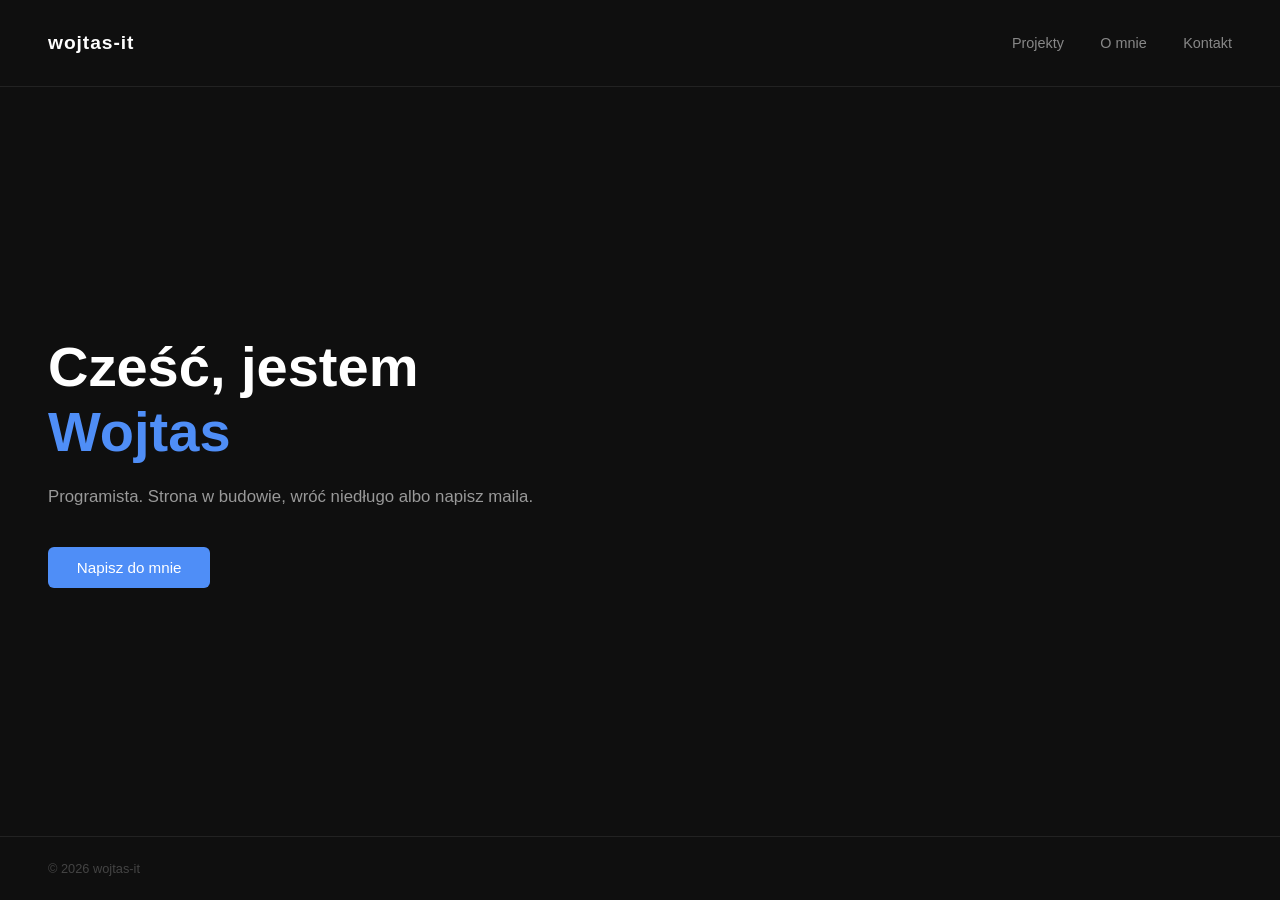
==== index.html @ 7c4a3e3d "Initial commit" ====
<!DOCTYPE html>
<html lang="pl">
<head>
  <meta charset="UTF-8">
  <meta name="viewport" content="width=device-width, initial-scale=1.0">
  <title>Wojtas IT</title>
  <style>
    * {
      margin: 0;
      padding: 0;
      box-sizing: border-box;
    }

    body {
      font-family: 'Segoe UI', sans-serif;
      background: #0f0f0f;
      color: #e0e0e0;
      min-height: 100vh;
      display: flex;
      flex-direction: column;
    }

    header {
      padding: 2rem 3rem;
      display: flex;
      justify-content: space-between;
      align-items: center;
      border-bottom: 1px solid #222;
    }

    header .logo {
      font-size: 1.2rem;
      font-weight: 600;
      letter-spacing: 0.05em;
      color: #fff;
    }

    header nav a {
      color: #888;
      text-decoration: none;
      margin-left: 2rem;
      font-size: 0.9rem;
      transition: color 0.2s;
    }

    header nav a:hover {
      color: #fff;
    }

    main {
      flex: 1;
      display: flex;
      align-items: center;
      padding: 4rem 3rem;
      max-width: 860px;
    }

    .hero h1 {
      font-size: clamp(2.2rem, 5vw, 3.5rem);
      font-weight: 700;
      line-height: 1.15;
      color: #fff;
      margin-bottom: 1.2rem;
    }

    .hero h1 span {
      color: #4f8ef7;
    }

    .hero p {
      font-size: 1.05rem;
      color: #999;
      line-height: 1.7;
      max-width: 520px;
      margin-bottom: 2.2rem;
    }

    .hero .cta {
      display: inline-block;
      padding: 0.75rem 1.8rem;
      background: #4f8ef7;
      color: #fff;
      text-decoration: none;
      border-radius: 6px;
      font-size: 0.95rem;
      font-weight: 500;
      transition: background 0.2s;
    }

    .hero .cta:hover {
      background: #3a7be0;
    }

    footer {
      padding: 1.5rem 3rem;
      border-top: 1px solid #222;
      font-size: 0.8rem;
      color: #444;
    }
  </style>
</head>
<body>

  <header>
    <span class="logo">wojtas-it</span>
    <nav>
      <a href="#">Projekty</a>
      <a href="#">O mnie</a>
      <a href="#">Kontakt</a>
    </nav>
  </header>

  <main>
    <div class="hero">
      <h1>Cześć, jestem<br><span>Wojtas</span></h1>
      <p>Programista. Strona w budowie, wróć niedługo albo napisz maila.</p>
      <a href="mailto:filipiflap@gmail.com" class="cta">Napisz do mnie</a>
    </div>
  </main>

  <footer>
    &copy; 2026 wojtas-it
  </footer>

</body>
</html>
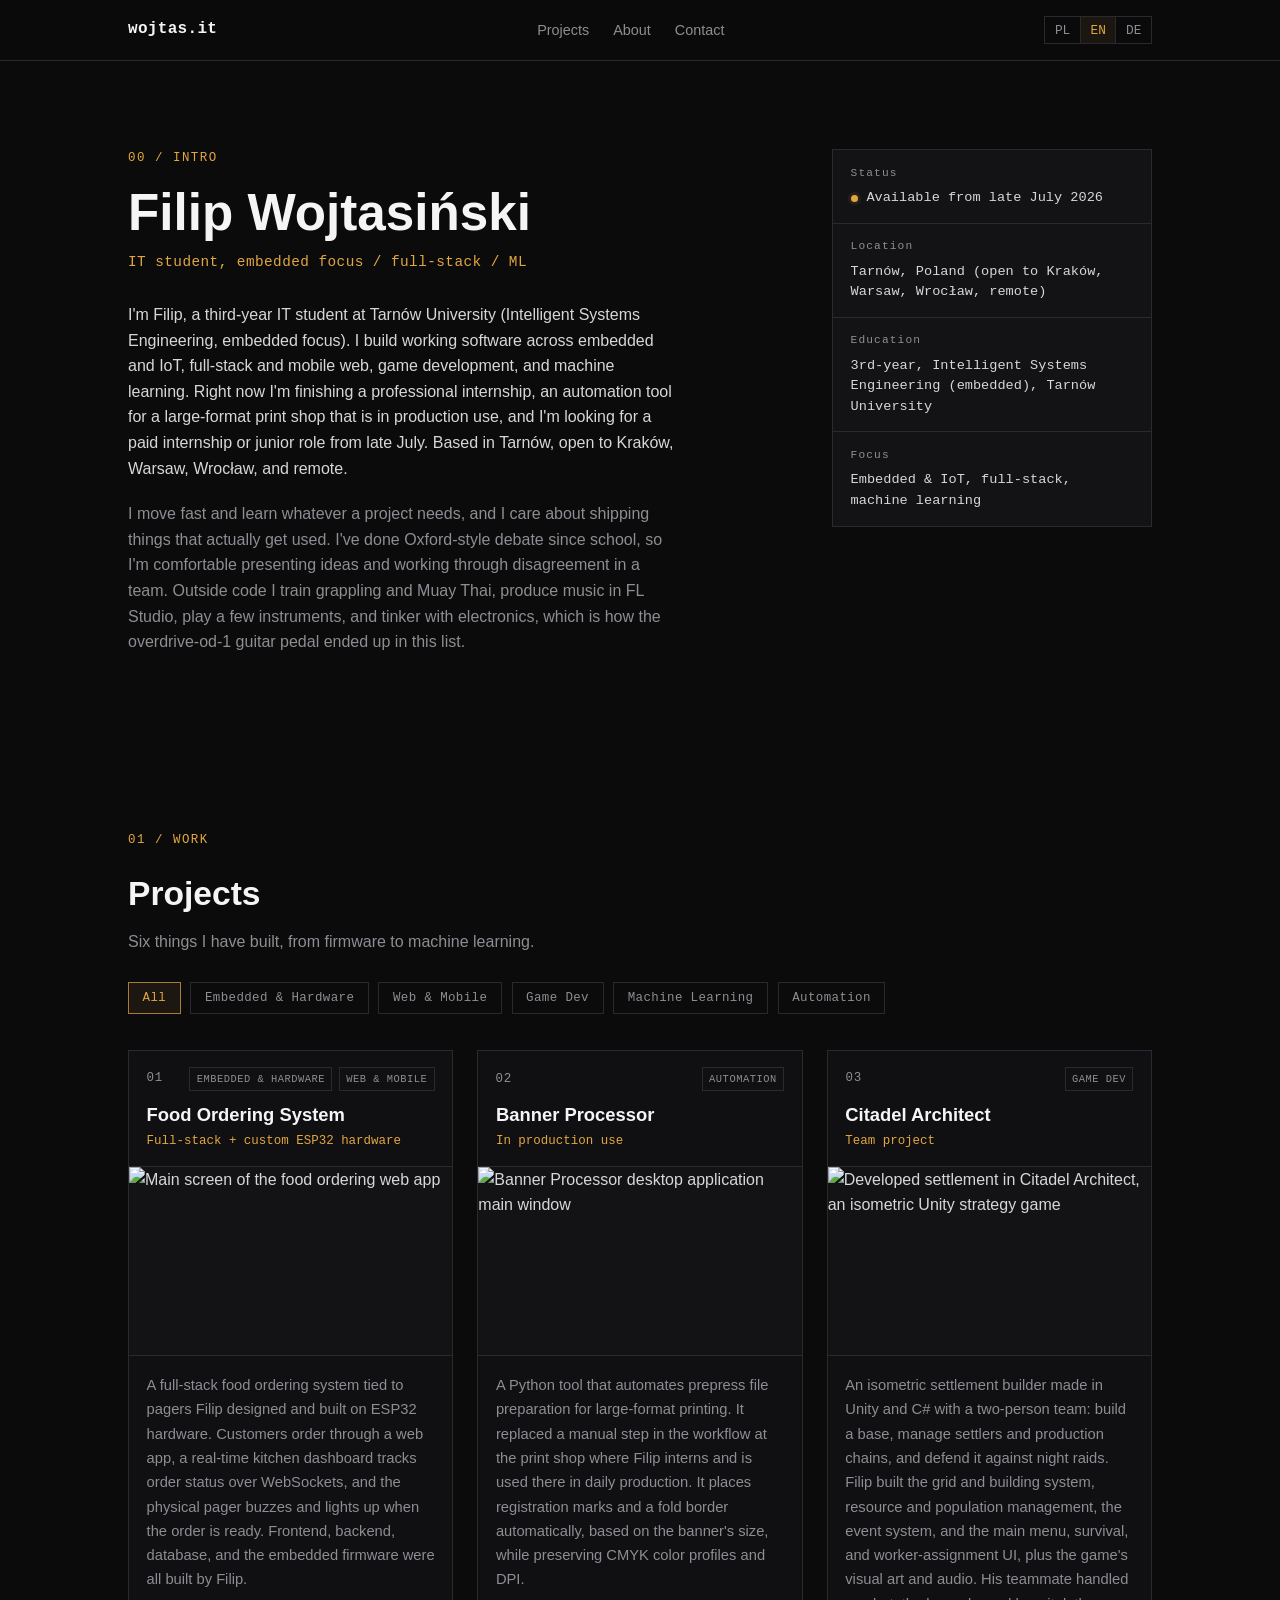
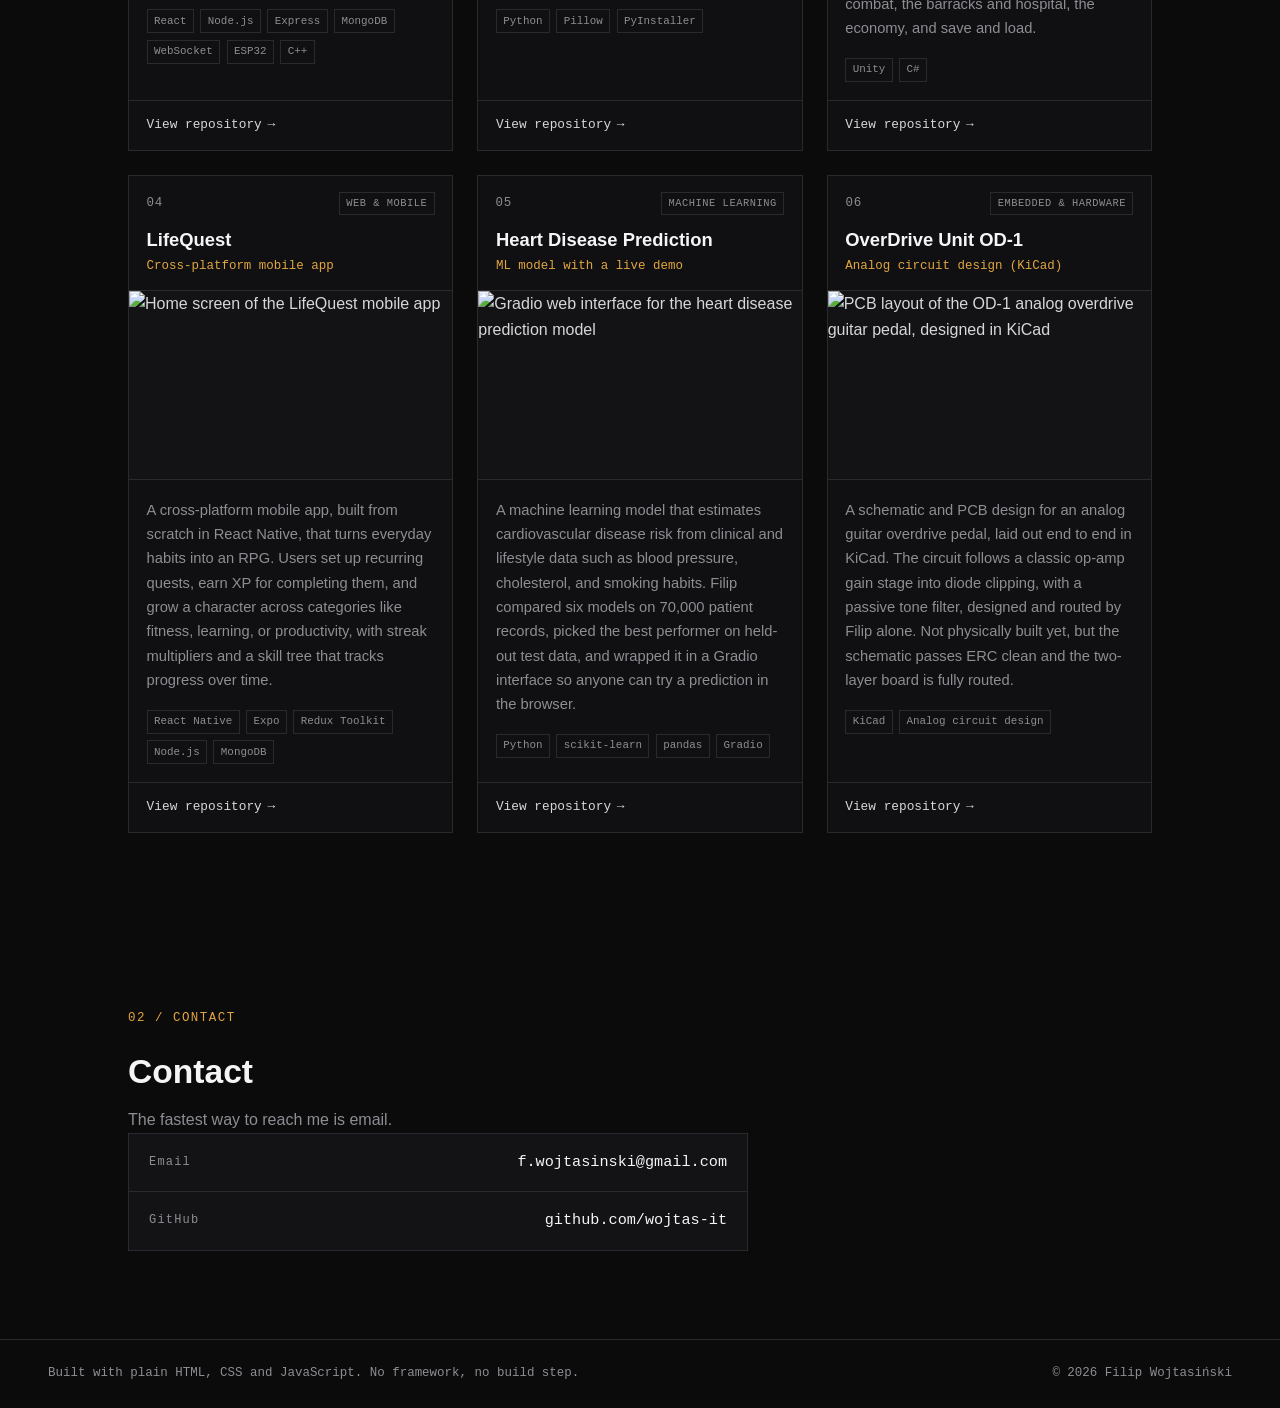
==== commit bd4bbe3a: "Build portfolio site: intro, filterable project grid, contact Replaces the placeholder landing page " ====
--- a/index.html
+++ b/index.html
@@ -1,126 +1,94 @@
 <!DOCTYPE html>
-<html lang="pl">
+<html lang="en">
 <head>
-  <meta charset="UTF-8">
-  <meta name="viewport" content="width=device-width, initial-scale=1.0">
-  <title>Wojtas IT</title>
-  <style>
-    * {
-      margin: 0;
-      padding: 0;
-      box-sizing: border-box;
-    }
-
-    body {
-      font-family: 'Segoe UI', sans-serif;
-      background: #0f0f0f;
-      color: #e0e0e0;
-      min-height: 100vh;
-      display: flex;
-      flex-direction: column;
-    }
-
-    header {
-      padding: 2rem 3rem;
-      display: flex;
-      justify-content: space-between;
-      align-items: center;
-      border-bottom: 1px solid #222;
-    }
-
-    header .logo {
-      font-size: 1.2rem;
-      font-weight: 600;
-      letter-spacing: 0.05em;
-      color: #fff;
-    }
-
-    header nav a {
-      color: #888;
-      text-decoration: none;
-      margin-left: 2rem;
-      font-size: 0.9rem;
-      transition: color 0.2s;
-    }
-
-    header nav a:hover {
-      color: #fff;
-    }
-
-    main {
-      flex: 1;
-      display: flex;
-      align-items: center;
-      padding: 4rem 3rem;
-      max-width: 860px;
-    }
-
-    .hero h1 {
-      font-size: clamp(2.2rem, 5vw, 3.5rem);
-      font-weight: 700;
-      line-height: 1.15;
-      color: #fff;
-      margin-bottom: 1.2rem;
-    }
-
-    .hero h1 span {
-      color: #4f8ef7;
-    }
-
-    .hero p {
-      font-size: 1.05rem;
-      color: #999;
-      line-height: 1.7;
-      max-width: 520px;
-      margin-bottom: 2.2rem;
-    }
-
-    .hero .cta {
-      display: inline-block;
-      padding: 0.75rem 1.8rem;
-      background: #4f8ef7;
-      color: #fff;
-      text-decoration: none;
-      border-radius: 6px;
-      font-size: 0.95rem;
-      font-weight: 500;
-      transition: background 0.2s;
-    }
-
-    .hero .cta:hover {
-      background: #3a7be0;
-    }
-
-    footer {
-      padding: 1.5rem 3rem;
-      border-top: 1px solid #222;
-      font-size: 0.8rem;
-      color: #444;
-    }
-  </style>
+<meta charset="UTF-8">
+<meta name="viewport" content="width=device-width, initial-scale=1.0">
+<meta name="theme-color" content="#0b0b0c">
+<title>Filip Wojtasiński - Portfolio</title>
+<meta name="description" content="Portfolio of Filip Wojtasiński: embedded and IoT, full-stack and mobile web, game development, and machine learning projects.">
+<link rel="icon" href="data:image/svg+xml,%3Csvg xmlns='http://www.w3.org/2000/svg' viewBox='0 0 32 32'%3E%3Crect width='32' height='32' fill='%230b0b0c'/%3E%3Crect x='14' y='4' width='4' height='9' fill='%23e2a640'/%3E%3Crect x='14' y='19' width='4' height='9' fill='%23e2a640'/%3E%3Crect x='4' y='14' width='9' height='4' fill='%23e2a640'/%3E%3Crect x='19' y='14' width='9' height='4' fill='%23e2a640'/%3E%3C/svg%3E">
+<link rel="stylesheet" href="css/style.css">
 </head>
 <body>
+<a class="skip-link" href="#main" data-i18n="skipLink">Skip to main content</a>
 
-  <header>
-    <span class="logo">wojtas-it</span>
-    <nav>
-      <a href="#">Projekty</a>
-      <a href="#">O mnie</a>
-      <a href="#">Kontakt</a>
+<header class="site-header">
+  <div class="header-inner">
+    <a class="brand mono" href="#top" data-i18n="brand">wojtas.it</a>
+    <nav class="site-nav" aria-label="Primary">
+      <a href="#projects" data-i18n="navProjects">Projects</a>
+      <a href="#about" data-i18n="navAbout">About</a>
+      <a href="#contact" data-i18n="navContact">Contact</a>
     </nav>
-  </header>
+    <div class="lang-switch mono" id="lang-switch" role="group" data-i18n-attr-label="langSwitcherLabel" aria-label="Language">
+      <button type="button" data-lang-btn="pl">PL</button>
+      <button type="button" data-lang-btn="en">EN</button>
+      <button type="button" data-lang-btn="de">DE</button>
+    </div>
+  </div>
+</header>
 
-  <main>
-    <div class="hero">
-      <h1>Cześć, jestem<br><span>Wojtas</span></h1>
-      <p>Programista. Strona w budowie, wróć niedługo albo napisz maila.</p>
-      <a href="mailto:filipiflap@gmail.com" class="cta">Napisz do mnie</a>
+<main id="main">
+
+  <section id="about" class="intro-section" aria-labelledby="intro-heading">
+    <div class="intro-grid">
+      <div class="intro-main">
+        <p class="index-label mono">00 / INTRO</p>
+        <h1 id="intro-heading" data-field="heroName">Filip Wojtasiński</h1>
+        <p class="hero-role mono" data-i18n="heroRole"></p>
+        <p class="intro-text" data-field="intro"></p>
+        <p class="about-text" data-field="about"></p>
+      </div>
+      <aside class="facts-panel mono" aria-label="Quick facts">
+        <dl>
+          <div class="facts-row">
+            <dt data-i18n="factsLabelStatus"></dt>
+            <dd data-i18n="factsValueStatus" class="facts-status"></dd>
+          </div>
+          <div class="facts-row">
+            <dt data-i18n="factsLabelLocation"></dt>
+            <dd data-i18n="factsValueLocation"></dd>
+          </div>
+          <div class="facts-row">
+            <dt data-i18n="factsLabelEducation"></dt>
+            <dd data-i18n="factsValueEducation"></dd>
+          </div>
+          <div class="facts-row">
+            <dt data-i18n="factsLabelFocus"></dt>
+            <dd data-i18n="factsValueFocus"></dd>
+          </div>
+        </dl>
+      </aside>
     </div>
-  </main>
+  </section>
 
-  <footer>
-    &copy; 2026 wojtas-it
-  </footer>
+  <section id="projects" class="projects-section" aria-labelledby="projects-heading">
+    <div class="section-heading">
+      <p class="index-label mono">01 / WORK</p>
+      <h2 id="projects-heading" data-i18n="projectsHeading"></h2>
+      <p class="section-sub" data-i18n="projectsSub"></p>
+    </div>
+    <div class="filters mono" id="filters" role="group" aria-label="Filter projects by category"></div>
+    <div class="projects-grid" id="projects-grid"></div>
+  </section>
 
+  <section id="contact" class="contact-section" aria-labelledby="contact-heading">
+    <div class="section-heading">
+      <p class="index-label mono">02 / CONTACT</p>
+      <h2 id="contact-heading" data-i18n="contactHeading"></h2>
+      <p class="section-sub" data-i18n="contactSub"></p>
+    </div>
+    <dl class="contact-panel mono" id="contact-panel"></dl>
+  </section>
+
+</main>
+
+<footer class="site-footer">
+  <p class="mono footer-note" data-i18n="footerNote"></p>
+  <p class="mono footer-copy">&copy; 2026 Filip Wojtasiński</p>
+</footer>
+
+<script src="content.js"></script>
+<script src="js/main.js"></script>
 </body>
 </html>
--- a/css/style.css
+++ b/css/style.css
@@ -0,0 +1,479 @@
+/* ===== Design tokens ===== */
+:root {
+  --bg: #0b0b0c;
+  --bg-raised: #131316;
+  --bg-card: #101012;
+  --border: #2a2a2e;
+  --border-strong: #47474d;
+  --text: #d7d7da;
+  --text-dim: #8d8d93;
+  --text-bright: #f5f5f6;
+  --accent: #e2a640;
+  --accent-dim: #a97b34;
+  --accent-bg: rgba(226, 166, 64, 0.08);
+  --mono: 'JetBrains Mono', 'IBM Plex Mono', ui-monospace, SFMono-Regular, Menlo, Consolas, 'Liberation Mono', monospace;
+  --sans: -apple-system, BlinkMacSystemFont, 'Segoe UI', Roboto, Helvetica, Arial, sans-serif;
+  --max-width: 1120px;
+  --gutter: clamp(1.25rem, 4vw, 3rem);
+}
+
+/* ===== Reset ===== */
+* { margin: 0; padding: 0; box-sizing: border-box; }
+
+html { scroll-behavior: smooth; }
+
+@media (prefers-reduced-motion: reduce) {
+  html { scroll-behavior: auto; }
+  *, *::before, *::after {
+    animation-duration: 0.01ms !important;
+    animation-iteration-count: 1 !important;
+    transition-duration: 0.01ms !important;
+  }
+}
+
+body {
+  background: var(--bg);
+  color: var(--text);
+  font-family: var(--sans);
+  font-size: 16px;
+  line-height: 1.6;
+  min-height: 100vh;
+}
+
+img { display: block; max-width: 100%; }
+
+a { color: inherit; }
+
+.mono { font-family: var(--mono); }
+
+/* ===== Skip link ===== */
+.skip-link {
+  position: absolute;
+  top: -100%;
+  left: 0;
+  background: var(--accent);
+  color: #0b0b0c;
+  padding: 0.6rem 1rem;
+  font-family: var(--mono);
+  font-size: 0.85rem;
+  font-weight: 700;
+  z-index: 100;
+  text-decoration: none;
+}
+.skip-link:focus {
+  top: 0;
+}
+
+/* ===== Focus states ===== */
+a:focus-visible,
+button:focus-visible {
+  outline: 2px solid var(--accent);
+  outline-offset: 2px;
+}
+
+/* ===== Header ===== */
+.site-header {
+  position: sticky;
+  top: 0;
+  z-index: 20;
+  background: rgba(11, 11, 12, 0.92);
+  backdrop-filter: none;
+  border-bottom: 1px solid var(--border);
+}
+
+.header-inner {
+  max-width: var(--max-width);
+  margin: 0 auto;
+  padding: 1rem var(--gutter);
+  display: flex;
+  align-items: center;
+  justify-content: space-between;
+  flex-wrap: wrap;
+  gap: 0.75rem 1.5rem;
+}
+
+.brand {
+  font-weight: 700;
+  font-size: 1rem;
+  letter-spacing: 0.02em;
+  color: var(--text-bright);
+  text-decoration: none;
+}
+
+.site-nav {
+  display: flex;
+  gap: 1.5rem;
+  order: 3;
+  flex-basis: 100%;
+}
+
+@media (min-width: 640px) {
+  .site-nav { order: 0; flex-basis: auto; }
+}
+
+.site-nav a {
+  text-decoration: none;
+  font-size: 0.9rem;
+  color: var(--text-dim);
+  transition: color 0.15s ease;
+}
+.site-nav a:hover { color: var(--text-bright); }
+
+.lang-switch {
+  display: flex;
+  border: 1px solid var(--border);
+}
+
+.lang-switch button {
+  background: none;
+  border: none;
+  color: var(--text-dim);
+  font-family: var(--mono);
+  font-size: 0.8rem;
+  padding: 0.35rem 0.6rem;
+  cursor: pointer;
+  border-left: 1px solid var(--border);
+  transition: color 0.15s ease, background 0.15s ease;
+}
+.lang-switch button:first-child { border-left: none; }
+.lang-switch button:hover { color: var(--text-bright); }
+.lang-switch button[aria-pressed="true"] {
+  color: var(--accent);
+  background: var(--accent-bg);
+}
+
+/* ===== Section shell ===== */
+main { max-width: var(--max-width); margin: 0 auto; padding: 0 var(--gutter); }
+
+section { padding: clamp(3rem, 8vw, 5.5rem) 0; }
+
+.index-label {
+  color: var(--accent);
+  font-size: 0.78rem;
+  letter-spacing: 0.12em;
+  margin-bottom: 1rem;
+}
+
+.section-heading h2 {
+  font-size: clamp(1.6rem, 4vw, 2.1rem);
+  color: var(--text-bright);
+  font-weight: 700;
+  margin-bottom: 0.5rem;
+}
+
+.section-sub {
+  color: var(--text-dim);
+  max-width: 46ch;
+}
+
+/* ===== Intro ===== */
+.intro-grid {
+  display: grid;
+  grid-template-columns: 1fr;
+  gap: 2.5rem;
+}
+
+@media (min-width: 900px) {
+  .intro-grid {
+    grid-template-columns: minmax(0, 1fr) 320px;
+    align-items: start;
+    gap: 3.5rem;
+  }
+}
+
+.intro-main h1 {
+  font-size: clamp(2rem, 5.5vw, 3.2rem);
+  font-weight: 700;
+  color: var(--text-bright);
+  line-height: 1.1;
+  margin-bottom: 0.6rem;
+}
+
+.hero-role {
+  color: var(--accent);
+  font-size: 0.9rem;
+  letter-spacing: 0.03em;
+  margin-bottom: 1.75rem;
+}
+
+.intro-text {
+  max-width: 62ch;
+  color: var(--text);
+  margin-bottom: 1.25rem;
+}
+
+.about-text {
+  max-width: 62ch;
+  color: var(--text-dim);
+}
+
+.facts-panel {
+  border: 1px solid var(--border);
+  background: var(--bg-raised);
+}
+
+.facts-panel dl { display: block; }
+
+.facts-row {
+  padding: 0.9rem 1.1rem;
+  border-bottom: 1px solid var(--border);
+}
+.facts-row:last-child { border-bottom: none; }
+
+.facts-row dt {
+  font-size: 0.7rem;
+  color: var(--text-dim);
+  letter-spacing: 0.1em;
+  margin-bottom: 0.35rem;
+}
+
+.facts-row dd {
+  font-size: 0.85rem;
+  color: var(--text);
+  line-height: 1.5;
+}
+
+.facts-status {
+  display: flex;
+  align-items: center;
+  gap: 0.55rem;
+  color: var(--accent);
+}
+
+.facts-status::before {
+  content: "";
+  width: 7px;
+  height: 7px;
+  border-radius: 50%;
+  background: var(--accent);
+  flex-shrink: 0;
+  box-shadow: 0 0 0 3px var(--accent-bg);
+}
+
+/* ===== Filters ===== */
+.filters {
+  display: flex;
+  flex-wrap: wrap;
+  gap: 0.6rem;
+  margin: 1.75rem 0 2.25rem;
+}
+
+.filter-btn {
+  background: none;
+  border: 1px solid var(--border);
+  color: var(--text-dim);
+  font-family: var(--mono);
+  font-size: 0.78rem;
+  letter-spacing: 0.03em;
+  padding: 0.5rem 0.85rem;
+  cursor: pointer;
+  transition: color 0.15s ease, border-color 0.15s ease, background 0.15s ease;
+}
+
+.filter-btn:hover {
+  color: var(--text-bright);
+  border-color: var(--border-strong);
+}
+
+.filter-btn[aria-pressed="true"] {
+  color: var(--accent);
+  border-color: var(--accent-dim);
+  background: var(--accent-bg);
+}
+
+/* ===== Projects grid ===== */
+.projects-grid {
+  display: grid;
+  grid-template-columns: 1fr;
+  gap: 1.5rem;
+}
+
+@media (min-width: 640px) {
+  .projects-grid { grid-template-columns: repeat(2, 1fr); }
+}
+
+@media (min-width: 1000px) {
+  .projects-grid { grid-template-columns: repeat(3, 1fr); }
+}
+
+.project-card {
+  display: flex;
+  flex-direction: column;
+  border: 1px solid var(--border);
+  background: var(--bg-card);
+  transition: border-color 0.18s ease;
+  animation: card-in 0.35s ease both;
+}
+
+.project-card:hover,
+.project-card:focus-within {
+  border-color: var(--accent-dim);
+}
+
+@keyframes card-in {
+  from { opacity: 0; transform: translateY(6px); }
+  to { opacity: 1; transform: translateY(0); }
+}
+
+.project-card.is-hidden { display: none; }
+
+.card-top {
+  display: flex;
+  align-items: baseline;
+  justify-content: space-between;
+  padding: 1rem 1.1rem 0;
+}
+
+.card-index {
+  color: var(--text-dim);
+  font-size: 0.78rem;
+  letter-spacing: 0.06em;
+}
+
+.card-badges {
+  display: flex;
+  flex-wrap: wrap;
+  gap: 0.4rem;
+  justify-content: flex-end;
+}
+
+.card-badge {
+  font-family: var(--mono);
+  font-size: 0.65rem;
+  letter-spacing: 0.05em;
+  color: var(--text-dim);
+  border: 1px solid var(--border);
+  padding: 0.15rem 0.4rem;
+  text-transform: uppercase;
+  white-space: nowrap;
+}
+
+.card-name {
+  font-size: 1.15rem;
+  font-weight: 700;
+  color: var(--text-bright);
+  padding: 0.6rem 1.1rem 0.15rem;
+}
+
+.card-hook {
+  color: var(--accent);
+  font-family: var(--mono);
+  font-size: 0.78rem;
+  padding: 0 1.1rem 0.85rem;
+}
+
+.card-image-wrap {
+  border-top: 1px solid var(--border);
+  border-bottom: 1px solid var(--border);
+  height: 190px;
+  overflow: hidden;
+  background: var(--bg-raised);
+}
+
+.card-image-wrap img {
+  width: 100%;
+  height: 100%;
+  object-fit: cover;
+  object-position: center top;
+}
+
+.card-desc {
+  padding: 1.1rem;
+  color: var(--text-dim);
+  font-size: 0.92rem;
+  line-height: 1.65;
+}
+
+.card-tech {
+  display: flex;
+  flex-wrap: wrap;
+  gap: 0.4rem;
+  padding: 0 1.1rem 1.1rem;
+}
+
+.tech-tag {
+  font-family: var(--mono);
+  font-size: 0.68rem;
+  color: var(--text-dim);
+  border: 1px solid var(--border);
+  padding: 0.15rem 0.4rem;
+}
+
+.card-links {
+  margin-top: auto;
+  display: flex;
+  flex-wrap: wrap;
+  gap: 0 1.25rem;
+  padding: 0.9rem 1.1rem;
+  border-top: 1px solid var(--border);
+}
+
+.card-links a {
+  font-family: var(--mono);
+  font-size: 0.8rem;
+  color: var(--text);
+  text-decoration: none;
+  display: inline-flex;
+  align-items: center;
+  gap: 0.35rem;
+}
+
+.card-links a::after {
+  content: "\2192";
+  transition: transform 0.15s ease;
+}
+
+.card-links a:hover {
+  color: var(--accent);
+}
+.card-links a:hover::after {
+  transform: translateX(2px);
+}
+
+/* ===== Contact ===== */
+.contact-panel {
+  border: 1px solid var(--border);
+  background: var(--bg-raised);
+  max-width: 620px;
+}
+
+.contact-row {
+  display: flex;
+  align-items: center;
+  justify-content: space-between;
+  gap: 1rem;
+  padding: 1rem 1.25rem;
+  border-bottom: 1px solid var(--border);
+}
+.contact-row:last-child { border-bottom: none; }
+
+.contact-row dt {
+  color: var(--text-dim);
+  font-size: 0.75rem;
+  letter-spacing: 0.1em;
+}
+
+.contact-row dd a {
+  color: var(--text-bright);
+  text-decoration: none;
+  font-size: 0.95rem;
+  border-bottom: 1px solid transparent;
+  transition: color 0.15s ease, border-color 0.15s ease;
+}
+
+.contact-row dd a:hover {
+  color: var(--accent);
+  border-color: var(--accent-dim);
+}
+
+/* ===== Footer ===== */
+.site-footer {
+  border-top: 1px solid var(--border);
+  padding: 1.5rem var(--gutter);
+  display: flex;
+  flex-wrap: wrap;
+  gap: 0.5rem 1.5rem;
+  justify-content: space-between;
+  color: var(--text-dim);
+  font-size: 0.78rem;
+}
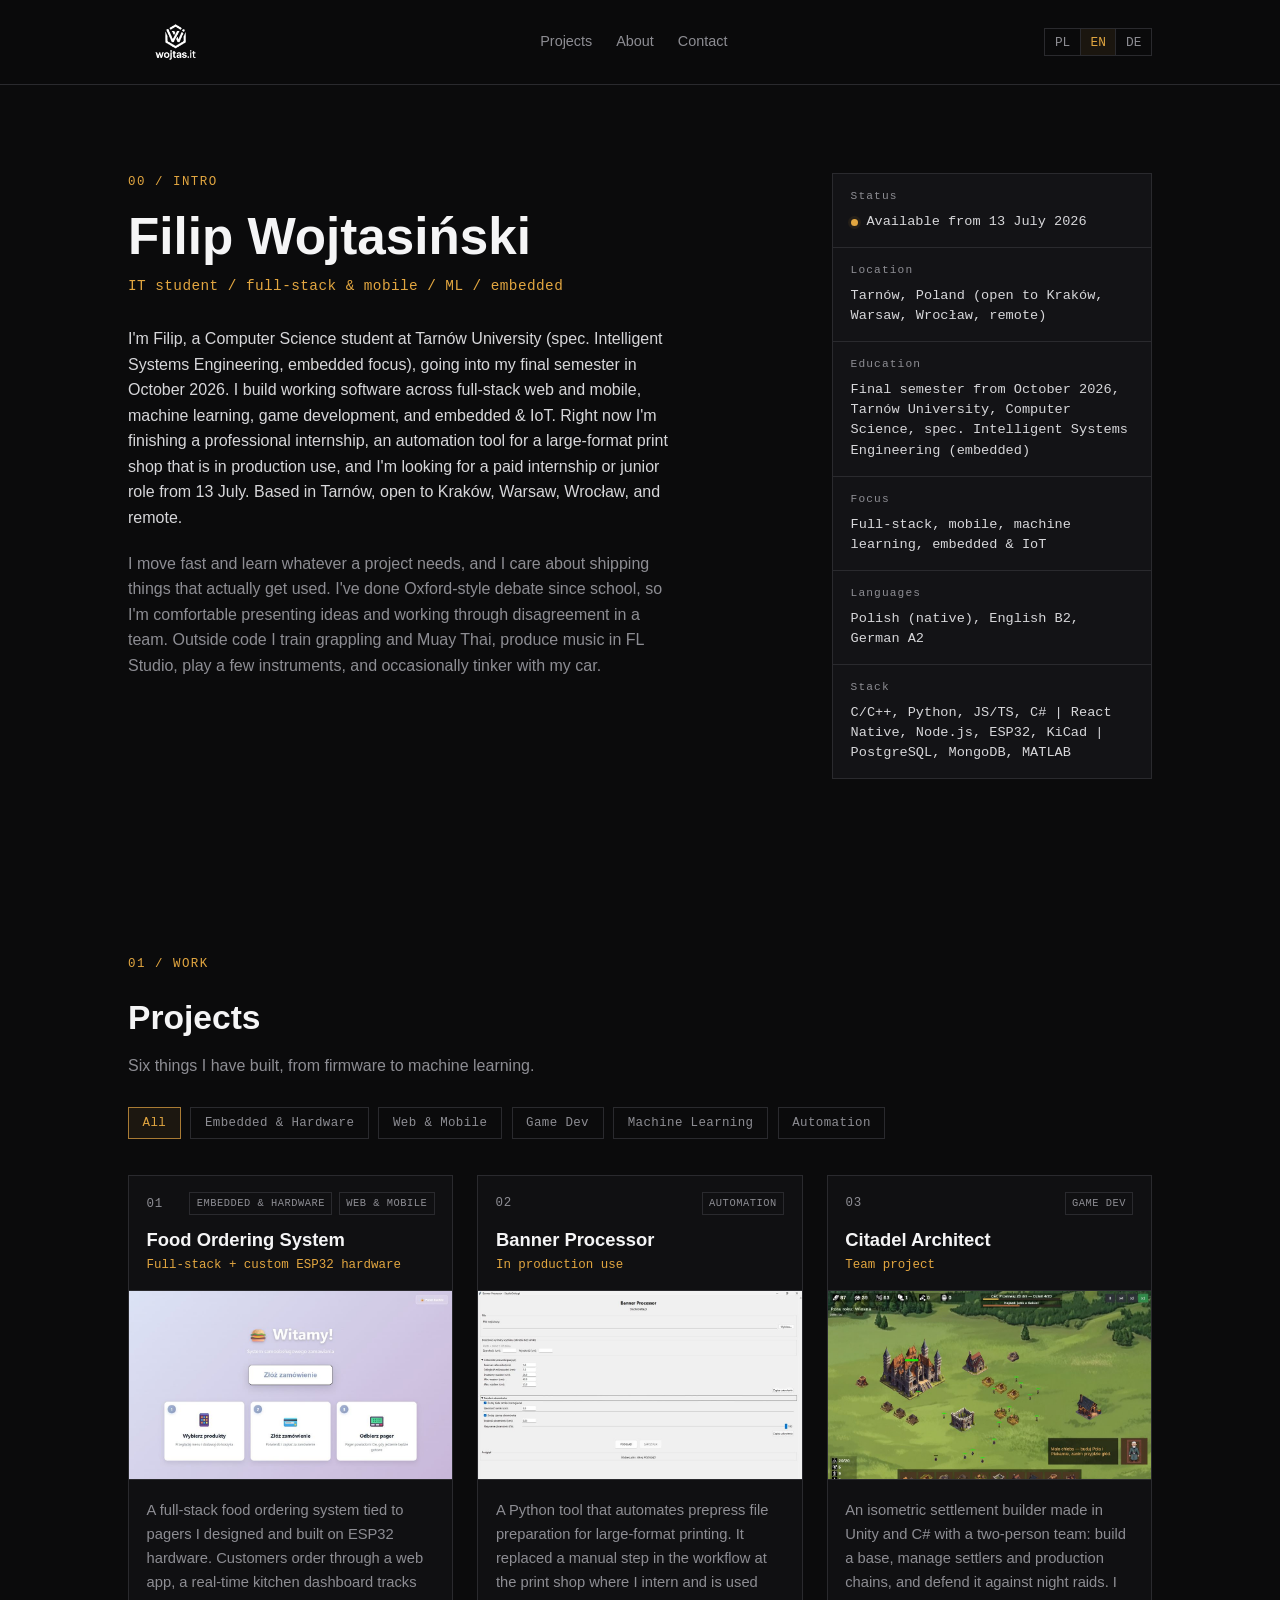
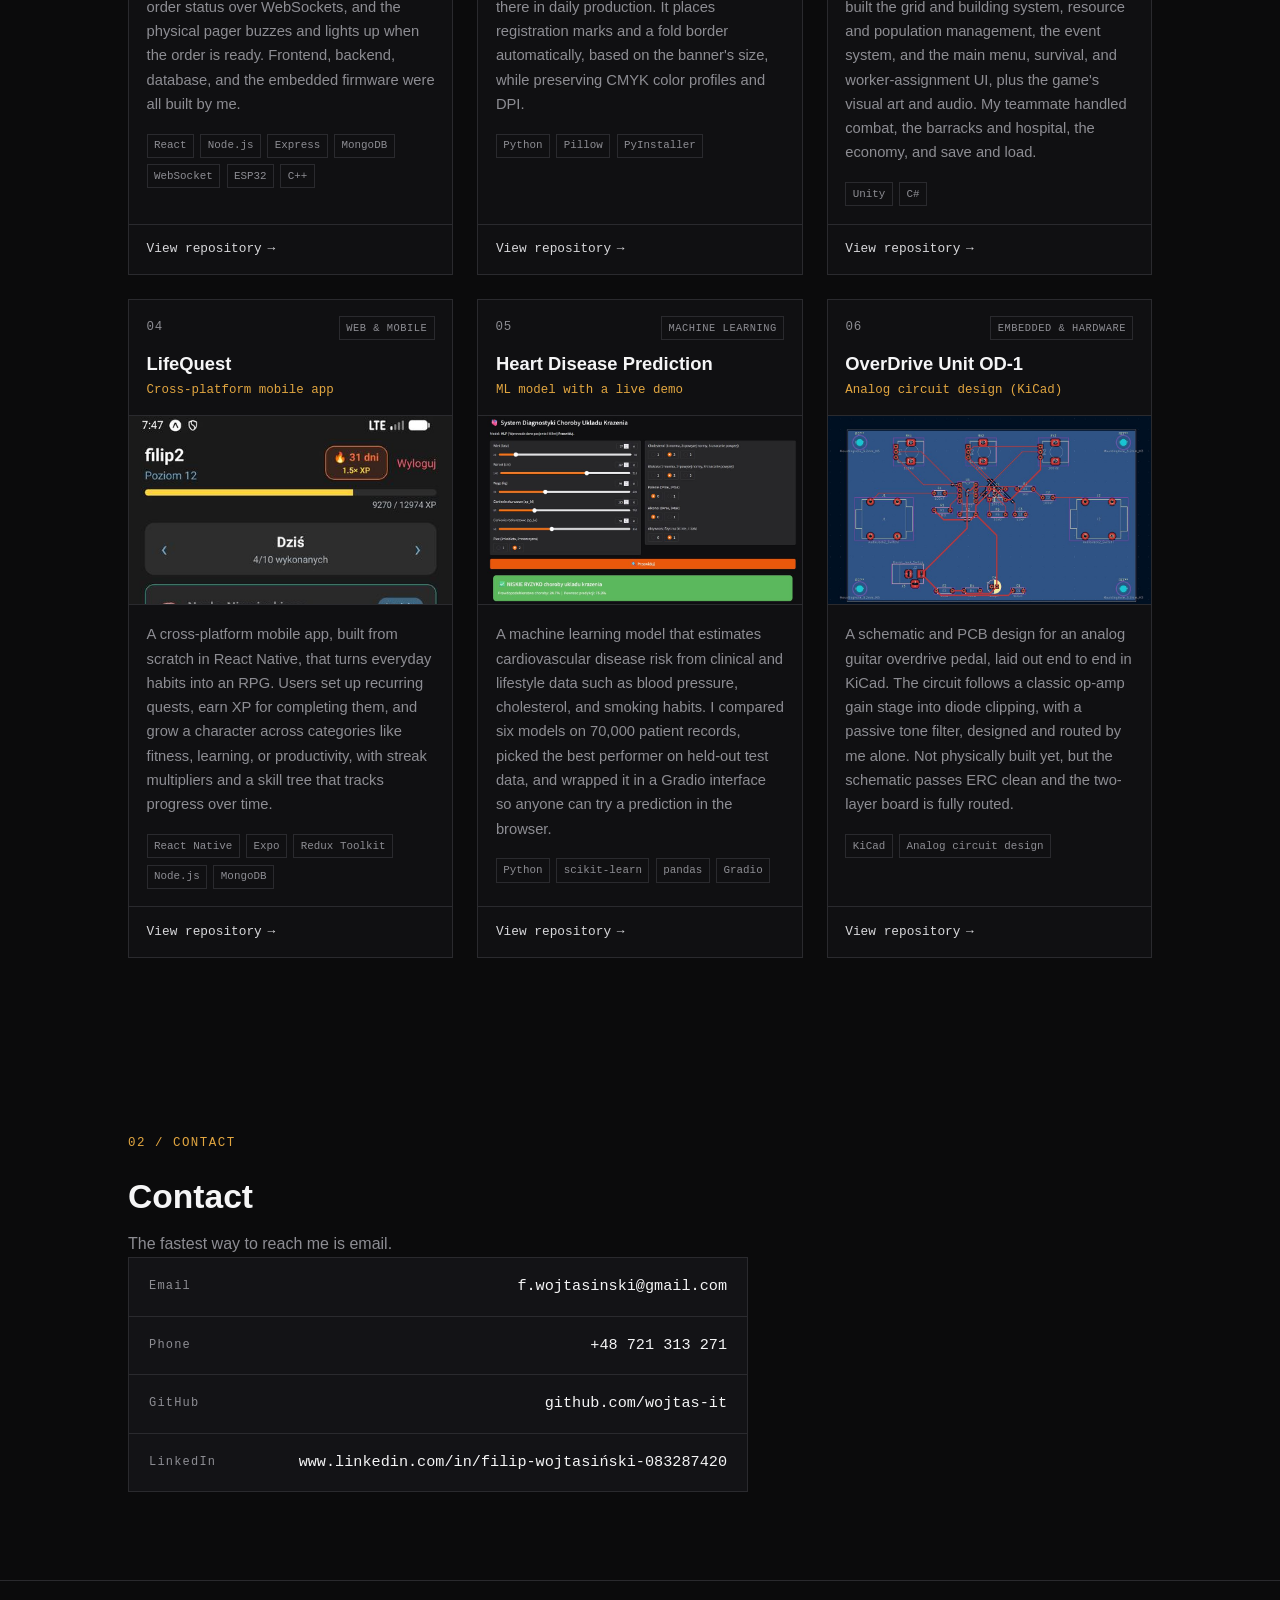
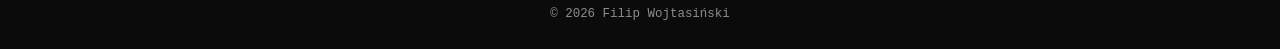
==== commit a742f7a2: "Rework content: first person, DE translations, logo, skills panel, contact" ====
--- a/index.html
+++ b/index.html
@@ -14,7 +14,9 @@
 
 <header class="site-header">
   <div class="header-inner">
-    <a class="brand mono" href="#top" data-i18n="brand">wojtas.it</a>
+    <a class="brand" href="#top" aria-label="wojtas.it">
+      <img src="logo.png" alt="wojtas.it" class="brand-logo">
+    </a>
     <nav class="site-nav" aria-label="Primary">
       <a href="#projects" data-i18n="navProjects">Projects</a>
       <a href="#about" data-i18n="navAbout">About</a>
@@ -57,6 +59,14 @@
             <dt data-i18n="factsLabelFocus"></dt>
             <dd data-i18n="factsValueFocus"></dd>
           </div>
+          <div class="facts-row">
+            <dt data-i18n="factsLabelLanguages"></dt>
+            <dd data-i18n="factsValueLanguages"></dd>
+          </div>
+          <div class="facts-row">
+            <dt data-i18n="factsLabelStack"></dt>
+            <dd data-i18n="factsValueStack"></dd>
+          </div>
         </dl>
       </aside>
     </div>
@@ -84,7 +94,6 @@
 </main>
 
 <footer class="site-footer">
-  <p class="mono footer-note" data-i18n="footerNote"></p>
   <p class="mono footer-copy">&copy; 2026 Filip Wojtasiński</p>
 </footer>
 
--- a/css/style.css
+++ b/css/style.css
@@ -93,11 +93,16 @@
 }
 
 .brand {
-  font-weight: 700;
-  font-size: 1rem;
-  letter-spacing: 0.02em;
-  color: var(--text-bright);
   text-decoration: none;
+  display: flex;
+  align-items: center;
+}
+
+.brand-logo {
+  height: 52px;
+  width: auto;
+  display: block;
+  filter: brightness(0) invert(1);
 }
 
 .site-nav {
@@ -471,9 +476,7 @@
   border-top: 1px solid var(--border);
   padding: 1.5rem var(--gutter);
   display: flex;
-  flex-wrap: wrap;
-  gap: 0.5rem 1.5rem;
-  justify-content: space-between;
+  justify-content: center;
   color: var(--text-dim);
   font-size: 0.78rem;
 }
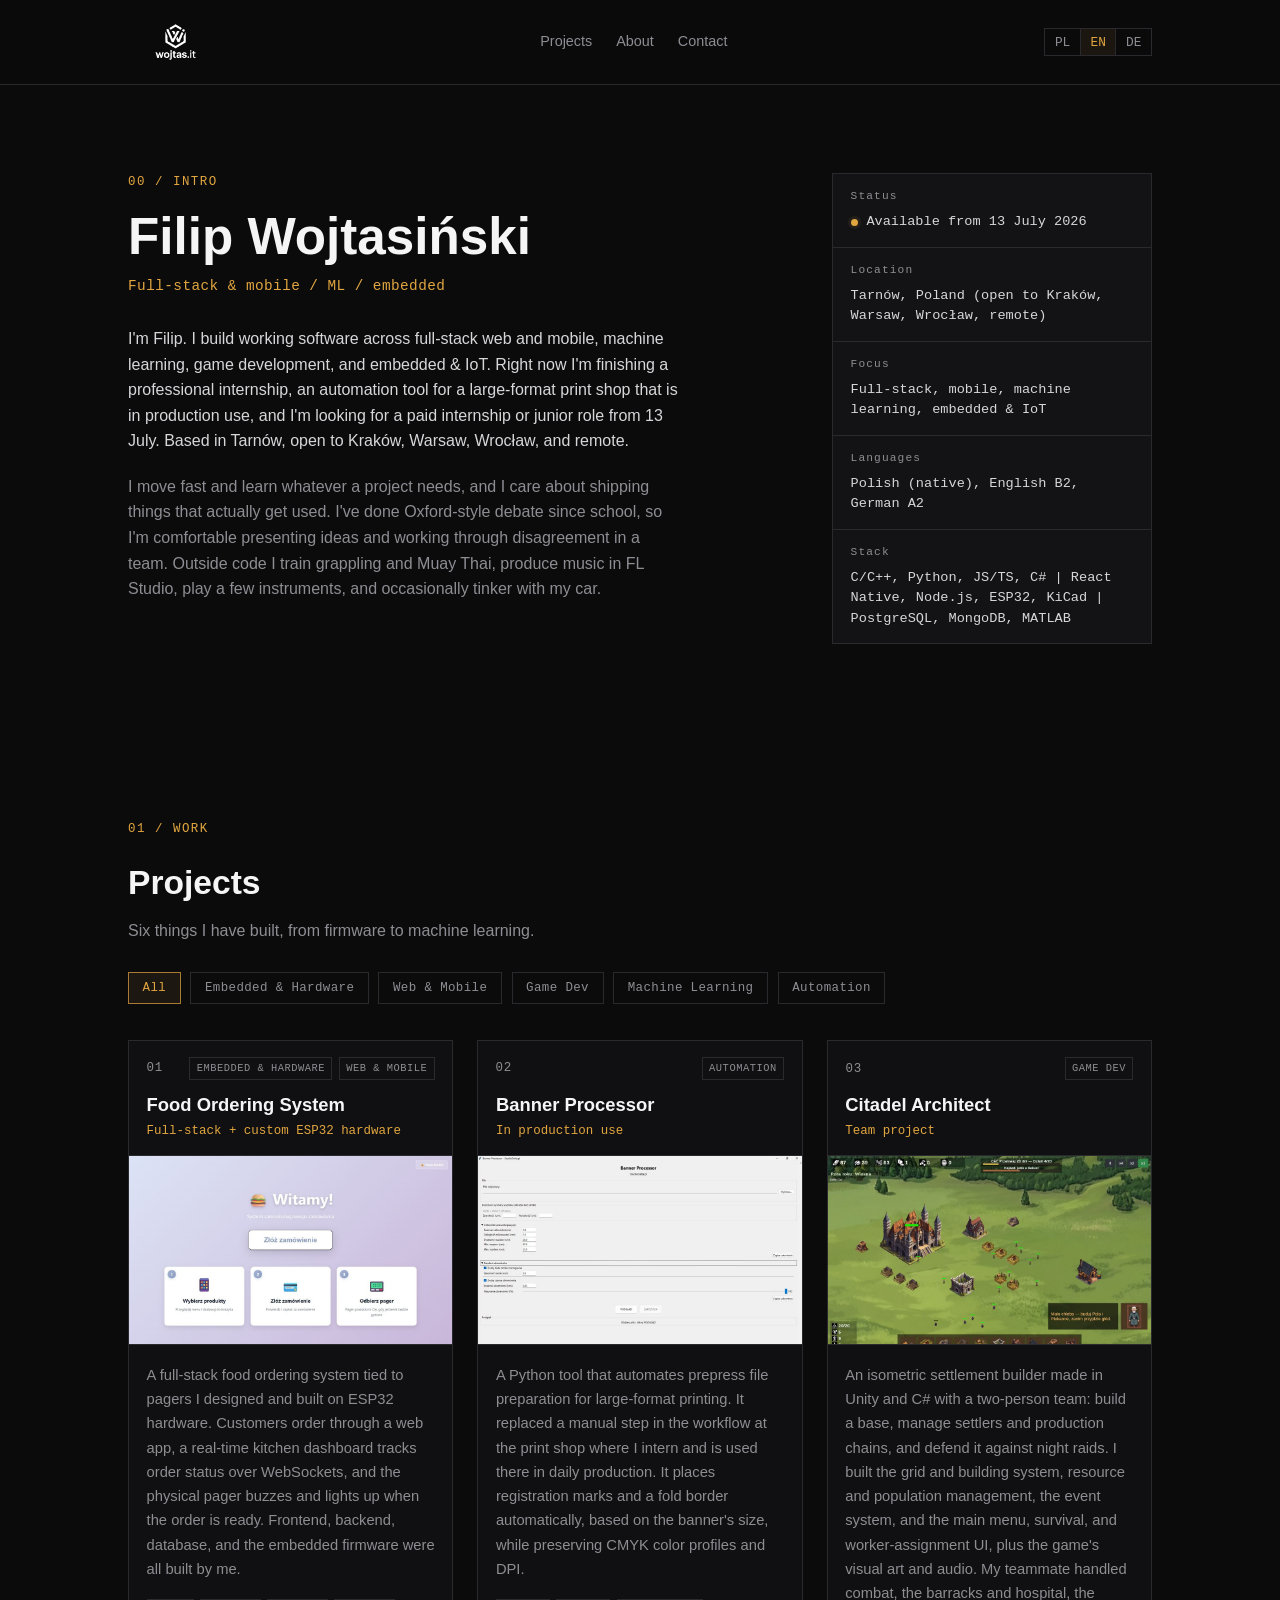
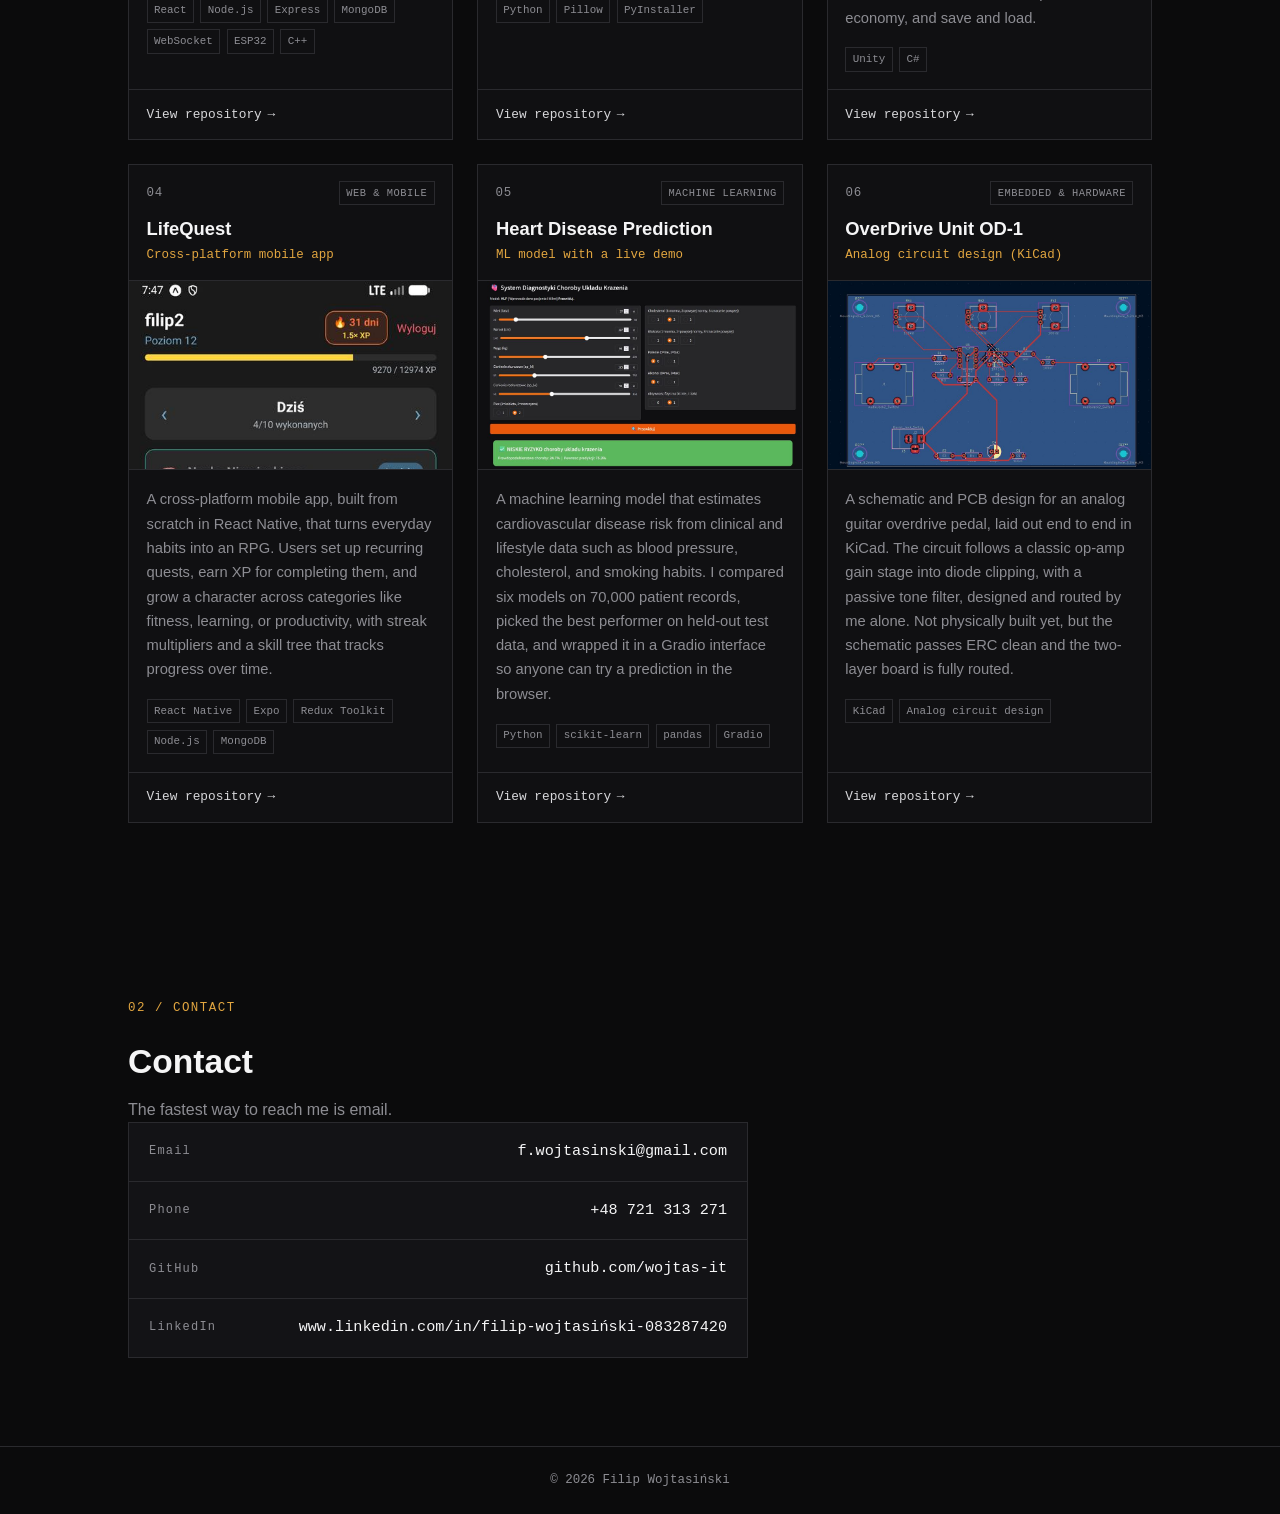
==== commit 71d7c76c: "Remove student/university mentions from public site Co-Authored-By: Claude Sonnet 5 <noreply@anthrop" ====
--- a/index.html
+++ b/index.html
@@ -52,10 +52,6 @@
             <dd data-i18n="factsValueLocation"></dd>
           </div>
           <div class="facts-row">
-            <dt data-i18n="factsLabelEducation"></dt>
-            <dd data-i18n="factsValueEducation"></dd>
-          </div>
-          <div class="facts-row">
             <dt data-i18n="factsLabelFocus"></dt>
             <dd data-i18n="factsValueFocus"></dd>
           </div>
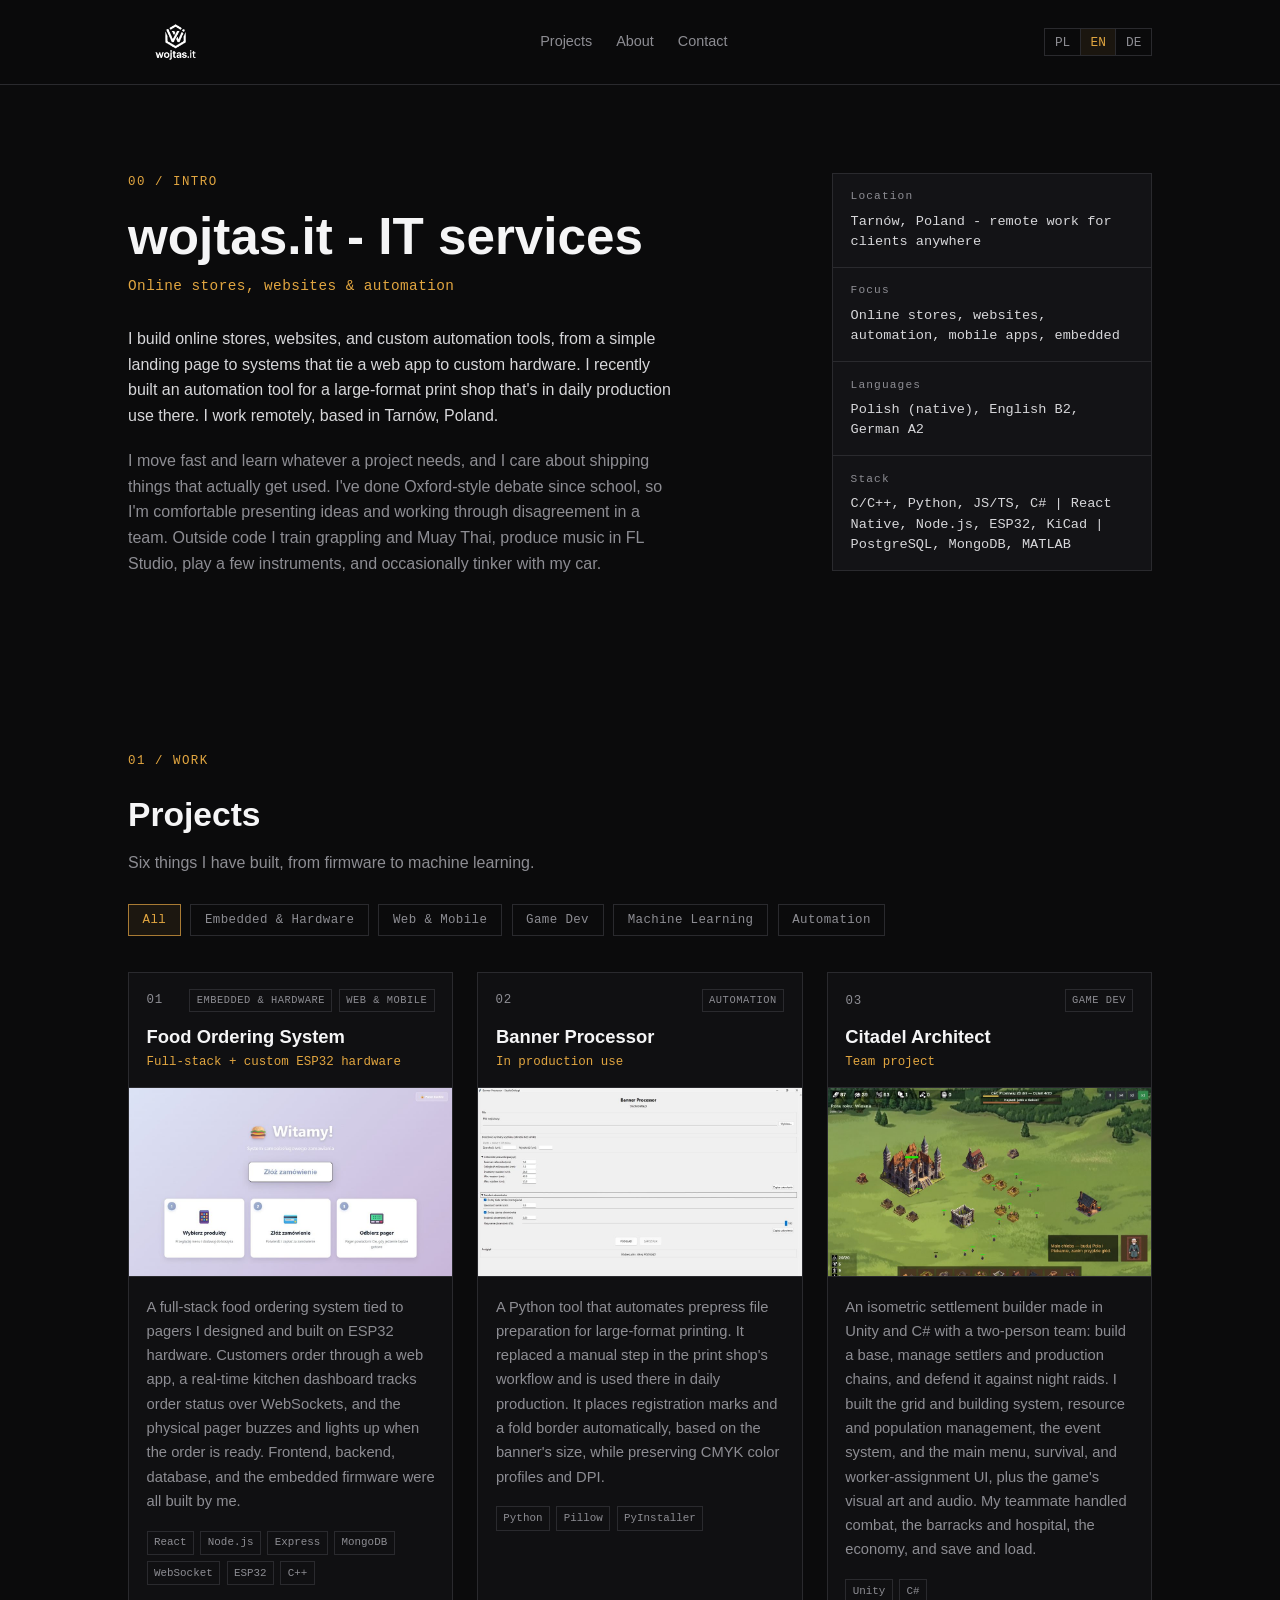
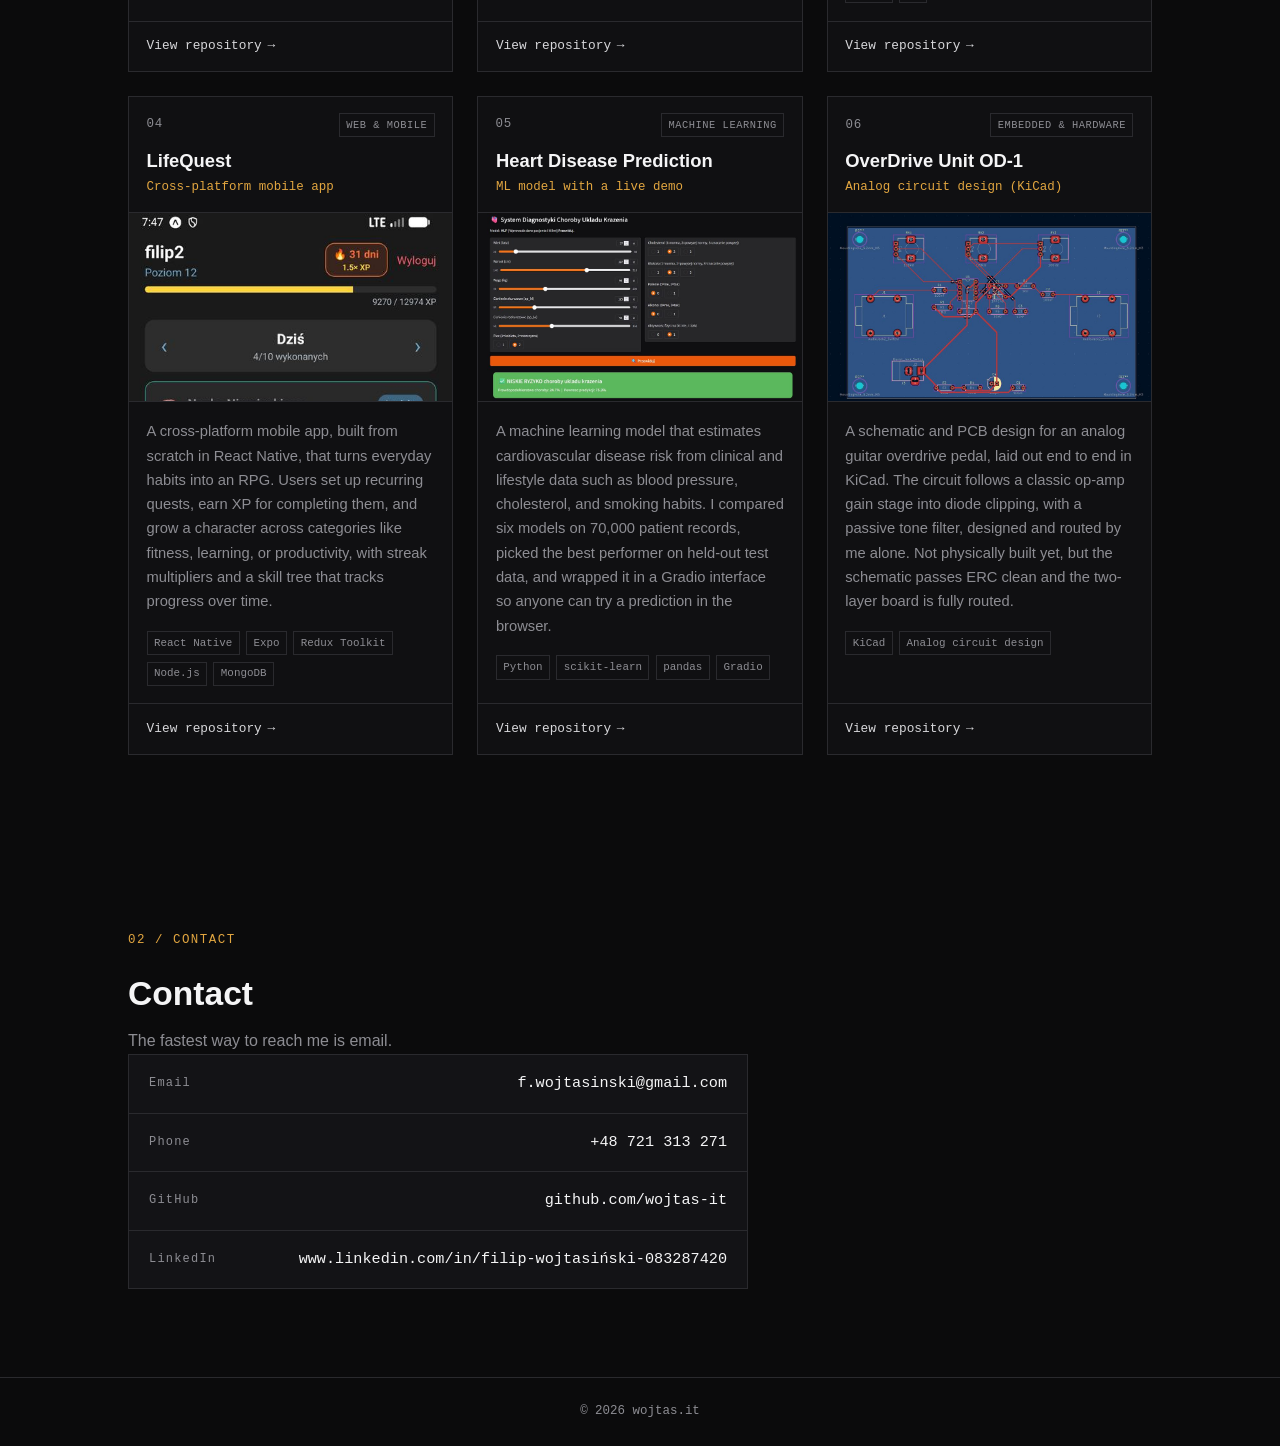
==== commit ea6cc681: "Reframe homepage as general IT services business card Drop personal name from title/hero/footer in f" ====
--- a/index.html
+++ b/index.html
@@ -4,8 +4,8 @@
 <meta charset="UTF-8">
 <meta name="viewport" content="width=device-width, initial-scale=1.0">
 <meta name="theme-color" content="#0b0b0c">
-<title>Filip Wojtasiński - Portfolio</title>
-<meta name="description" content="Portfolio of Filip Wojtasiński: embedded and IoT, full-stack and mobile web, game development, and machine learning projects.">
+<title>wojtas.it - usługi informatyczne</title>
+<meta name="description" content="wojtas.it: sklepy internetowe, strony WWW i automatyzacje szyte na miarę, od pomysłu po wdrożenie produkcyjne.">
 <link rel="icon" href="data:image/svg+xml,%3Csvg xmlns='http://www.w3.org/2000/svg' viewBox='0 0 32 32'%3E%3Crect width='32' height='32' fill='%230b0b0c'/%3E%3Crect x='14' y='4' width='4' height='9' fill='%23e2a640'/%3E%3Crect x='14' y='19' width='4' height='9' fill='%23e2a640'/%3E%3Crect x='4' y='14' width='9' height='4' fill='%23e2a640'/%3E%3Crect x='19' y='14' width='9' height='4' fill='%23e2a640'/%3E%3C/svg%3E">
 <link rel="stylesheet" href="css/style.css">
 </head>
@@ -36,17 +36,13 @@
     <div class="intro-grid">
       <div class="intro-main">
         <p class="index-label mono">00 / INTRO</p>
-        <h1 id="intro-heading" data-field="heroName">Filip Wojtasiński</h1>
+        <h1 id="intro-heading" data-field="heroName">wojtas.it - usługi informatyczne</h1>
         <p class="hero-role mono" data-i18n="heroRole"></p>
         <p class="intro-text" data-field="intro"></p>
         <p class="about-text" data-field="about"></p>
       </div>
       <aside class="facts-panel mono" aria-label="Quick facts">
         <dl>
-          <div class="facts-row">
-            <dt data-i18n="factsLabelStatus"></dt>
-            <dd data-i18n="factsValueStatus" class="facts-status"></dd>
-          </div>
           <div class="facts-row">
             <dt data-i18n="factsLabelLocation"></dt>
             <dd data-i18n="factsValueLocation"></dd>
@@ -90,7 +86,7 @@
 </main>
 
 <footer class="site-footer">
-  <p class="mono footer-copy">&copy; 2026 Filip Wojtasiński</p>
+  <p class="mono footer-copy">&copy; 2026 wojtas.it</p>
 </footer>
 
 <script src="content.js"></script>
--- a/css/style.css
+++ b/css/style.css
@@ -238,23 +238,6 @@
   line-height: 1.5;
 }
 
-.facts-status {
-  display: flex;
-  align-items: center;
-  gap: 0.55rem;
-  color: var(--accent);
-}
-
-.facts-status::before {
-  content: "";
-  width: 7px;
-  height: 7px;
-  border-radius: 50%;
-  background: var(--accent);
-  flex-shrink: 0;
-  box-shadow: 0 0 0 3px var(--accent-bg);
-}
-
 /* ===== Filters ===== */
 .filters {
   display: flex;
